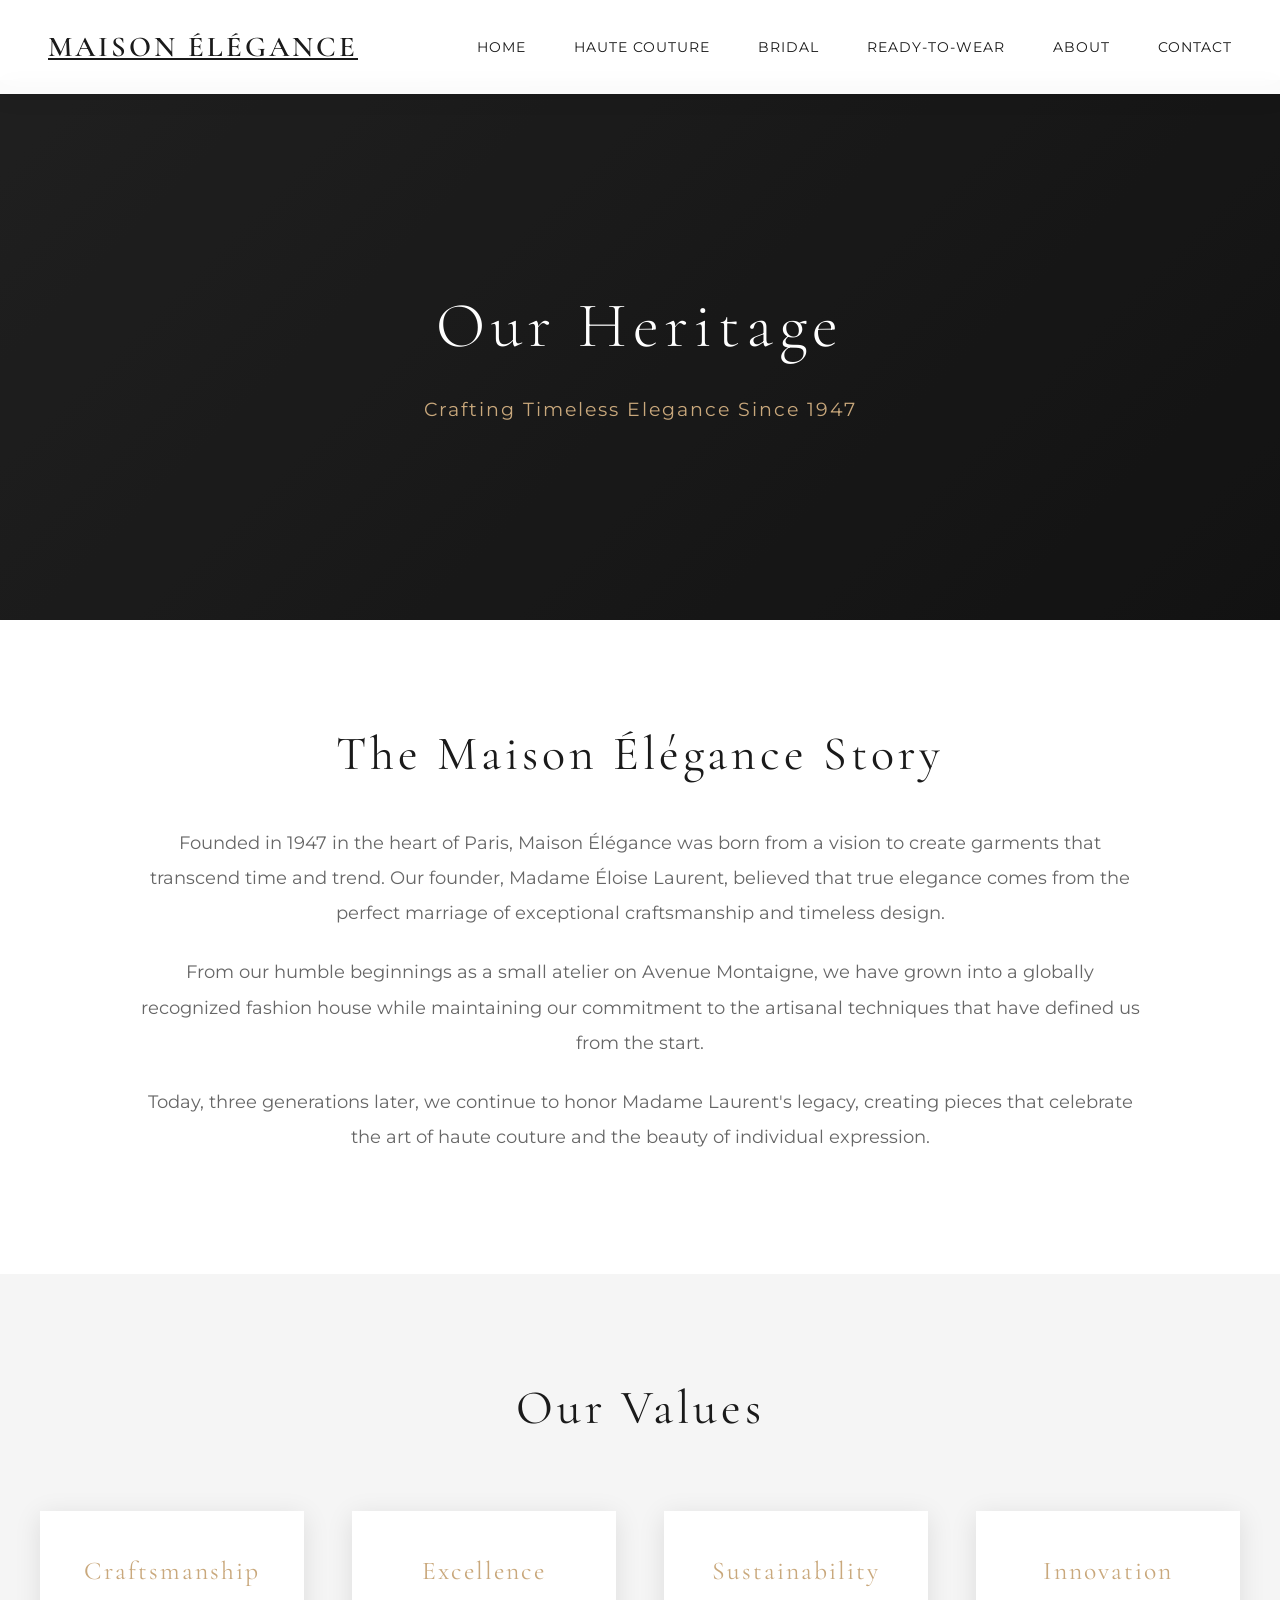
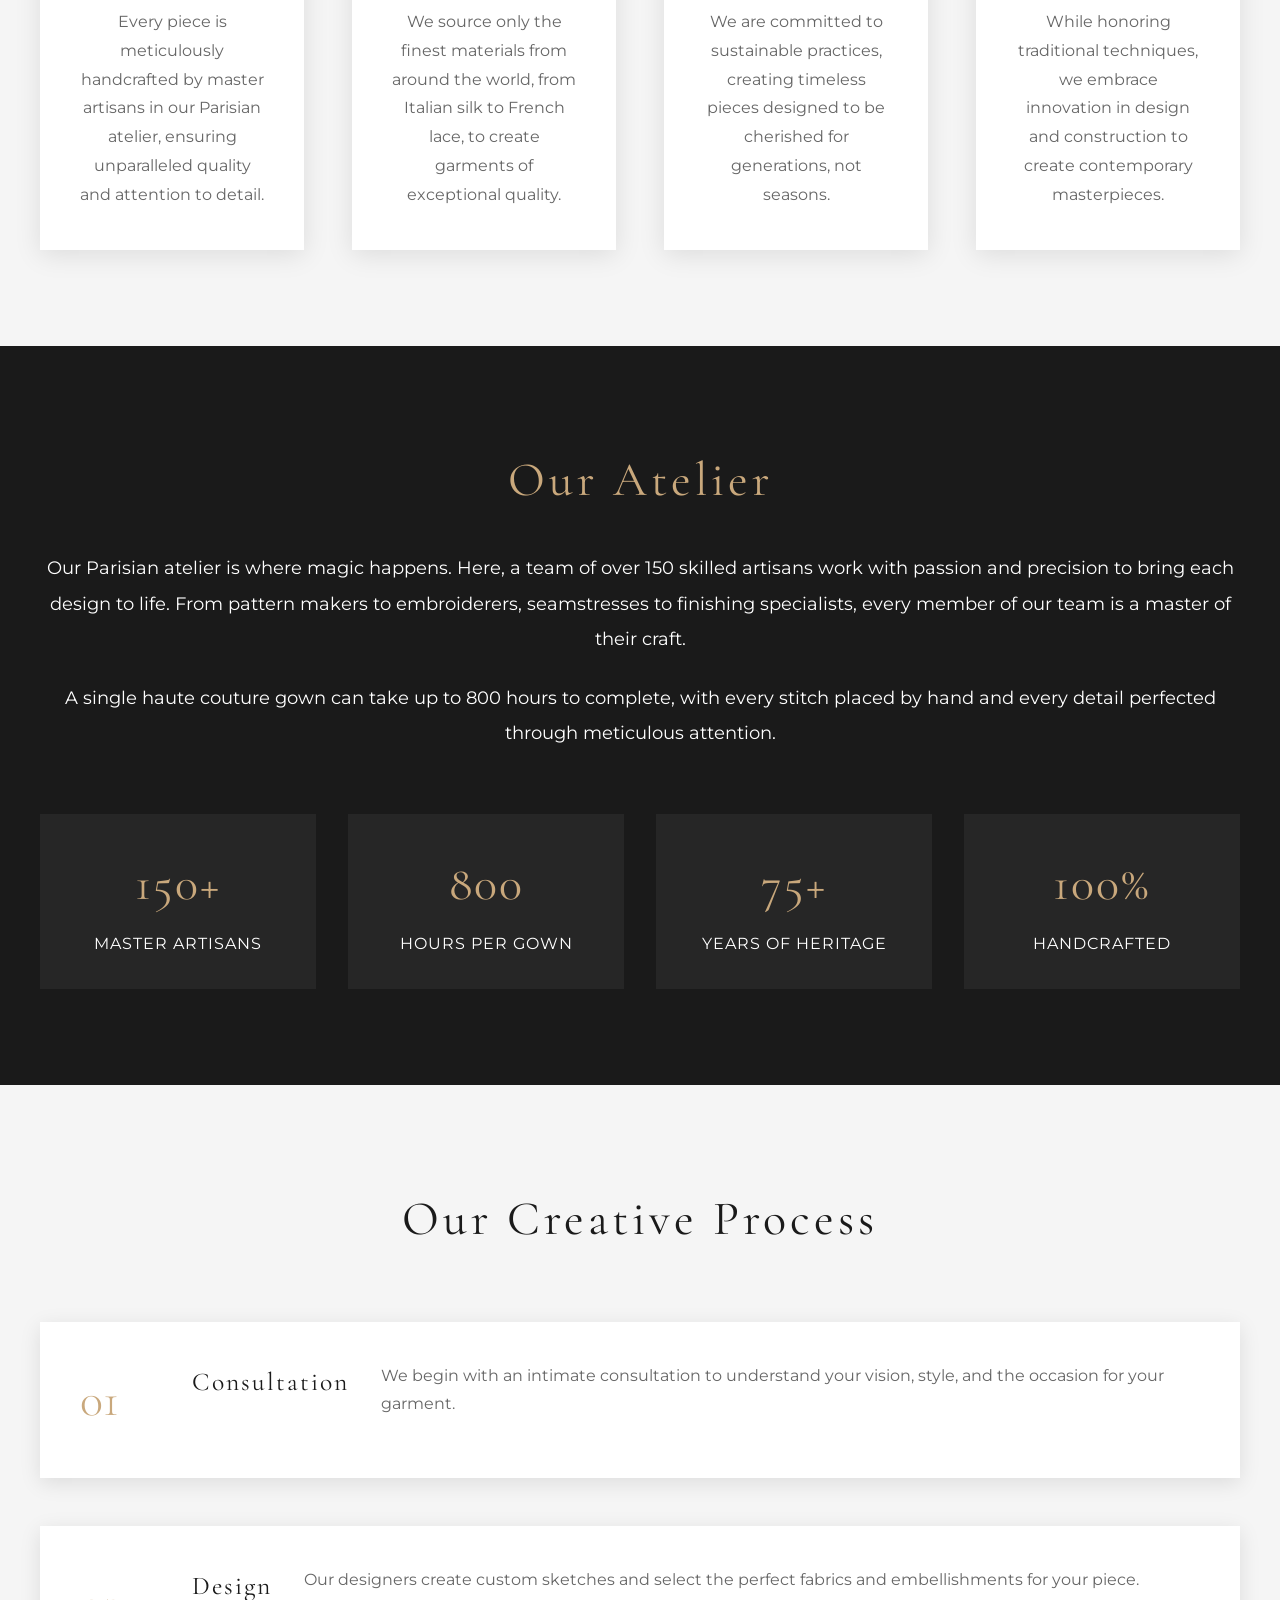
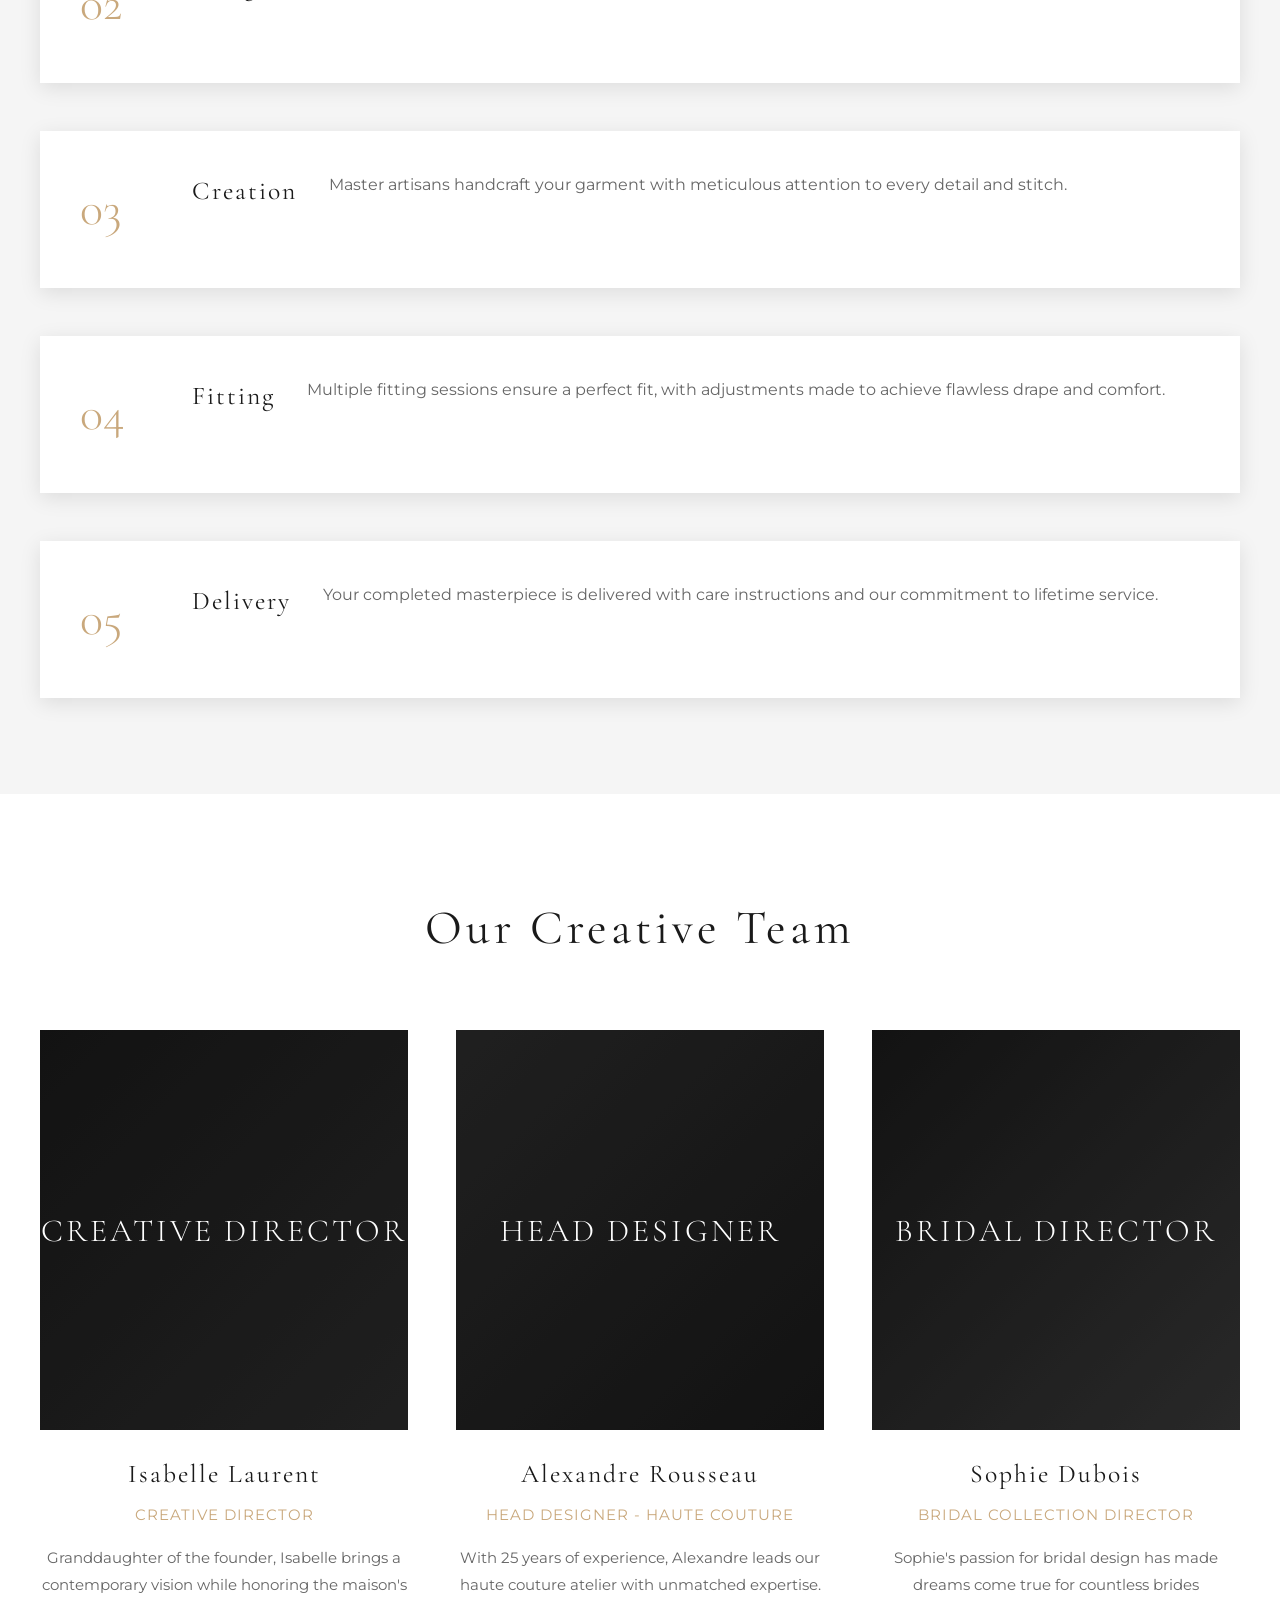
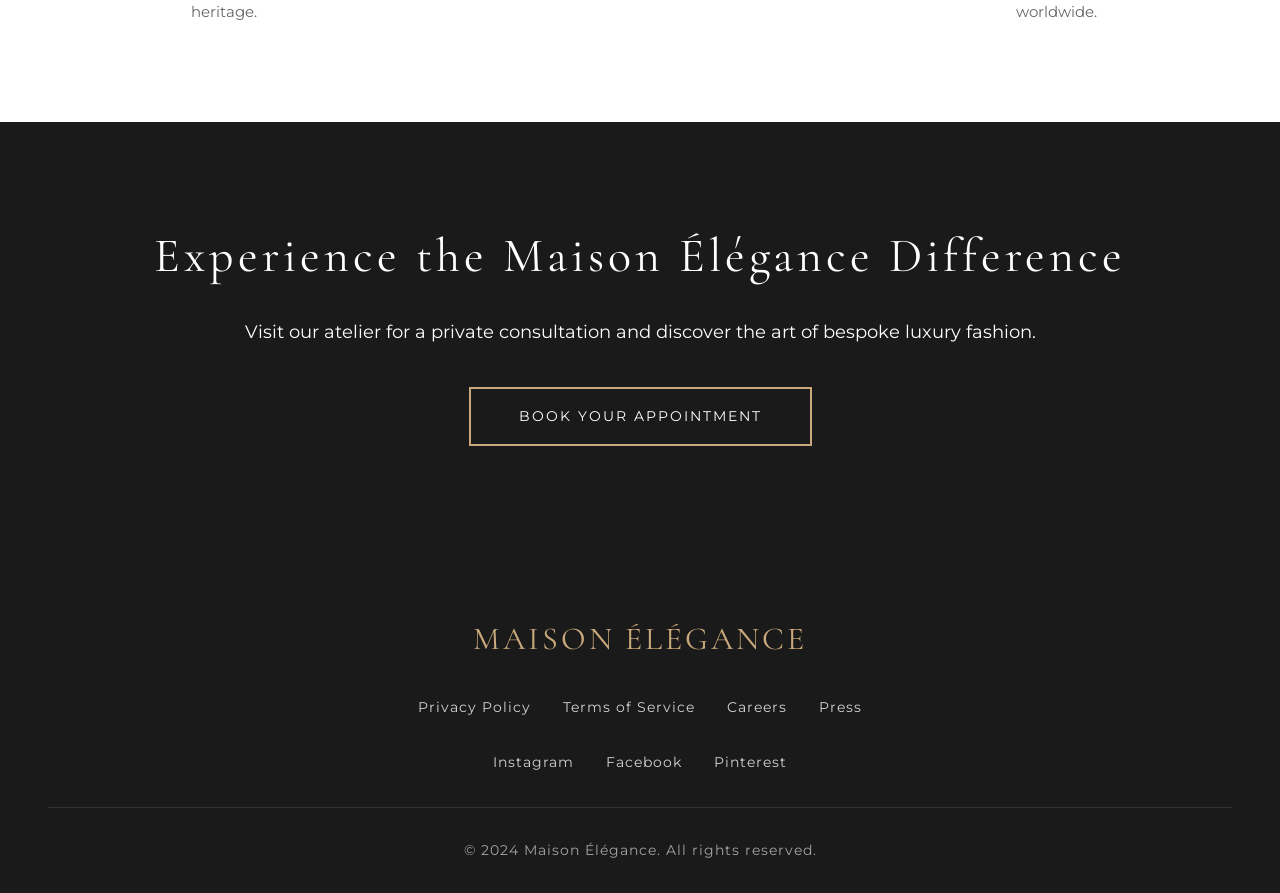
==== about.html @ c597acaa "Create full multi-page luxury fashion website with all functional pages and features Collection Page" ====
<!DOCTYPE html>
<html lang="en">
<head>
    <meta charset="UTF-8">
    <meta name="viewport" content="width=device-width, initial-scale=1.0">
    <title>About Us - MAISON ÉLÉGANCE</title>
    <link rel="stylesheet" href="styles.css">
    <link rel="preconnect" href="https://fonts.googleapis.com">
    <link rel="preconnect" href="https://fonts.gstatic.com" crossorigin>
    <link href="https://fonts.googleapis.com/css2?family=Cormorant+Garamond:wght@300;400;500;600;700&family=Montserrat:wght@200;300;400;500;600&display=swap" rel="stylesheet">
</head>
<body>
    <!-- Navigation -->
    <nav class="navbar">
        <div class="nav-container">
            <a href="index.html" class="logo">MAISON ÉLÉGANCE</a>
            <ul class="nav-menu" id="navMenu">
                <li><a href="index.html" class="nav-link">Home</a></li>
                <li><a href="haute-couture.html" class="nav-link">Haute Couture</a></li>
                <li><a href="bridal.html" class="nav-link">Bridal</a></li>
                <li><a href="ready-to-wear.html" class="nav-link">Ready-to-Wear</a></li>
                <li><a href="about.html" class="nav-link active">About</a></li>
                <li><a href="contact.html" class="nav-link">Contact</a></li>
            </ul>
            <div class="hamburger" id="hamburger">
                <span></span>
                <span></span>
                <span></span>
            </div>
        </div>
    </nav>

    <!-- Page Header -->
    <section class="page-header about-header">
        <div class="page-header-overlay"></div>
        <div class="page-header-content">
            <h1>Our Heritage</h1>
            <p>Crafting Timeless Elegance Since 1947</p>
        </div>
    </section>

    <!-- Story Section -->
    <section class="about-story">
        <div class="about-container">
            <div class="story-content">
                <h2>The Maison Élégance Story</h2>
                <p>Founded in 1947 in the heart of Paris, Maison Élégance was born from a vision to create garments that transcend time and trend. Our founder, Madame Éloise Laurent, believed that true elegance comes from the perfect marriage of exceptional craftsmanship and timeless design.</p>
                <p>From our humble beginnings as a small atelier on Avenue Montaigne, we have grown into a globally recognized fashion house while maintaining our commitment to the artisanal techniques that have defined us from the start.</p>
                <p>Today, three generations later, we continue to honor Madame Laurent's legacy, creating pieces that celebrate the art of haute couture and the beauty of individual expression.</p>
            </div>
        </div>
    </section>

    <!-- Values Section -->
    <section class="values-section">
        <div class="values-container">
            <h2>Our Values</h2>
            <div class="values-grid">
                <div class="value-card">
                    <h3>Craftsmanship</h3>
                    <p>Every piece is meticulously handcrafted by master artisans in our Parisian atelier, ensuring unparalleled quality and attention to detail.</p>
                </div>
                <div class="value-card">
                    <h3>Excellence</h3>
                    <p>We source only the finest materials from around the world, from Italian silk to French lace, to create garments of exceptional quality.</p>
                </div>
                <div class="value-card">
                    <h3>Sustainability</h3>
                    <p>We are committed to sustainable practices, creating timeless pieces designed to be cherished for generations, not seasons.</p>
                </div>
                <div class="value-card">
                    <h3>Innovation</h3>
                    <p>While honoring traditional techniques, we embrace innovation in design and construction to create contemporary masterpieces.</p>
                </div>
            </div>
        </div>
    </section>

    <!-- Atelier Section -->
    <section class="atelier-section">
        <div class="atelier-container">
            <div class="atelier-content">
                <h2>Our Atelier</h2>
                <p>Our Parisian atelier is where magic happens. Here, a team of over 150 skilled artisans work with passion and precision to bring each design to life. From pattern makers to embroiderers, seamstresses to finishing specialists, every member of our team is a master of their craft.</p>
                <p>A single haute couture gown can take up to 800 hours to complete, with every stitch placed by hand and every detail perfected through meticulous attention.</p>
            </div>
            <div class="atelier-stats-grid">
                <div class="stat-box">
                    <h3>150+</h3>
                    <p>Master Artisans</p>
                </div>
                <div class="stat-box">
                    <h3>800</h3>
                    <p>Hours per Gown</p>
                </div>
                <div class="stat-box">
                    <h3>75+</h3>
                    <p>Years of Heritage</p>
                </div>
                <div class="stat-box">
                    <h3>100%</h3>
                    <p>Handcrafted</p>
                </div>
            </div>
        </div>
    </section>

    <!-- Process Section -->
    <section class="process-section">
        <div class="process-container">
            <h2>Our Creative Process</h2>
            <div class="process-timeline">
                <div class="process-step">
                    <div class="step-number">01</div>
                    <h3>Consultation</h3>
                    <p>We begin with an intimate consultation to understand your vision, style, and the occasion for your garment.</p>
                </div>
                <div class="process-step">
                    <div class="step-number">02</div>
                    <h3>Design</h3>
                    <p>Our designers create custom sketches and select the perfect fabrics and embellishments for your piece.</p>
                </div>
                <div class="process-step">
                    <div class="step-number">03</div>
                    <h3>Creation</h3>
                    <p>Master artisans handcraft your garment with meticulous attention to every detail and stitch.</p>
                </div>
                <div class="process-step">
                    <div class="step-number">04</div>
                    <h3>Fitting</h3>
                    <p>Multiple fitting sessions ensure a perfect fit, with adjustments made to achieve flawless drape and comfort.</p>
                </div>
                <div class="process-step">
                    <div class="step-number">05</div>
                    <h3>Delivery</h3>
                    <p>Your completed masterpiece is delivered with care instructions and our commitment to lifetime service.</p>
                </div>
            </div>
        </div>
    </section>

    <!-- Team Section -->
    <section class="team-section">
        <div class="team-container">
            <h2>Our Creative Team</h2>
            <div class="team-grid">
                <div class="team-member">
                    <div class="member-image" style="background: linear-gradient(135deg, #1a1a1a 0%, #2d2d2d 100%);">
                        <div class="image-placeholder">
                            <span>CREATIVE DIRECTOR</span>
                        </div>
                    </div>
                    <h3>Isabelle Laurent</h3>
                    <p class="member-title">Creative Director</p>
                    <p class="member-bio">Granddaughter of the founder, Isabelle brings a contemporary vision while honoring the maison's heritage.</p>
                </div>
                <div class="team-member">
                    <div class="member-image" style="background: linear-gradient(135deg, #2d2d2d 0%, #1a1a1a 100%);">
                        <div class="image-placeholder">
                            <span>HEAD DESIGNER</span>
                        </div>
                    </div>
                    <h3>Alexandre Rousseau</h3>
                    <p class="member-title">Head Designer - Haute Couture</p>
                    <p class="member-bio">With 25 years of experience, Alexandre leads our haute couture atelier with unmatched expertise.</p>
                </div>
                <div class="team-member">
                    <div class="member-image" style="background: linear-gradient(135deg, #1a1a1a 0%, #3a3a3a 100%);">
                        <div class="image-placeholder">
                            <span>BRIDAL DIRECTOR</span>
                        </div>
                    </div>
                    <h3>Sophie Dubois</h3>
                    <p class="member-title">Bridal Collection Director</p>
                    <p class="member-bio">Sophie's passion for bridal design has made dreams come true for countless brides worldwide.</p>
                </div>
            </div>
        </div>
    </section>

    <!-- CTA Section -->
    <section class="about-cta">
        <div class="about-cta-content">
            <h2>Experience the Maison Élégance Difference</h2>
            <p>Visit our atelier for a private consultation and discover the art of bespoke luxury fashion.</p>
            <a href="contact.html" class="cta-button">Book Your Appointment</a>
        </div>
    </section>

    <!-- Footer -->
    <footer class="footer">
        <div class="footer-content">
            <div class="footer-logo">MAISON ÉLÉGANCE</div>
            <div class="footer-links">
                <a href="privacy.html">Privacy Policy</a>
                <a href="terms.html">Terms of Service</a>
                <a href="careers.html">Careers</a>
                <a href="press.html">Press</a>
            </div>
            <div class="footer-social">
                <a href="#" target="_blank">Instagram</a>
                <a href="#" target="_blank">Facebook</a>
                <a href="#" target="_blank">Pinterest</a>
            </div>
            <p class="footer-copyright">&copy; 2024 Maison Élégance. All rights reserved.</p>
        </div>
    </footer>

    <script src="script.js"></script>
</body>
</html>
---- styles.css ----
/* ==================== */
/* Global Styles */
/* ==================== */

* {
    margin: 0;
    padding: 0;
    box-sizing: border-box;
}

:root {
    --primary-color: #1a1a1a;
    --secondary-color: #c9a87c;
    --accent-color: #8b7355;
    --text-light: #ffffff;
    --text-dark: #1a1a1a;
    --background-light: #f5f5f5;
    --transition: all 0.3s ease;
}

body {
    font-family: 'Montserrat', sans-serif;
    line-height: 1.6;
    color: var(--text-dark);
    overflow-x: hidden;
    background-color: #ffffff;
}

html {
    scroll-behavior: smooth;
}

h1, h2, h3, h4 {
    font-family: 'Cormorant Garamond', serif;
    font-weight: 400;
    letter-spacing: 2px;
}

/* ==================== */
/* Navigation */
/* ==================== */

.navbar {
    position: fixed;
    top: 0;
    left: 0;
    width: 100%;
    background: rgba(255, 255, 255, 0.98);
    backdrop-filter: blur(10px);
    z-index: 1000;
    box-shadow: 0 2px 20px rgba(0, 0, 0, 0.1);
    transition: var(--transition);
}

.nav-container {
    max-width: 1400px;
    margin: 0 auto;
    padding: 1.5rem 3rem;
    display: flex;
    justify-content: space-between;
    align-items: center;
}

.logo {
    font-family: 'Cormorant Garamond', serif;
    font-size: 1.8rem;
    font-weight: 600;
    letter-spacing: 3px;
    color: var(--primary-color);
}

.nav-menu {
    display: flex;
    list-style: none;
    gap: 3rem;
}

.nav-link {
    text-decoration: none;
    color: var(--primary-color);
    font-size: 0.9rem;
    font-weight: 400;
    letter-spacing: 1px;
    text-transform: uppercase;
    transition: var(--transition);
    position: relative;
}

.nav-link::after {
    content: '';
    position: absolute;
    bottom: -5px;
    left: 0;
    width: 0;
    height: 1px;
    background: var(--secondary-color);
    transition: var(--transition);
}

.nav-link:hover::after {
    width: 100%;
}

.nav-link:hover {
    color: var(--secondary-color);
}

.hamburger {
    display: none;
    flex-direction: column;
    cursor: pointer;
    gap: 5px;
}

.hamburger span {
    width: 25px;
    height: 2px;
    background: var(--primary-color);
    transition: var(--transition);
}

/* ==================== */
/* Hero Section */
/* ==================== */

.hero {
    height: 100vh;
    background: linear-gradient(135deg, #1a1a1a 0%, #2d2d2d 50%, #1a1a1a 100%);
    display: flex;
    align-items: center;
    justify-content: center;
    position: relative;
    overflow: hidden;
}

.hero-overlay {
    position: absolute;
    top: 0;
    left: 0;
    width: 100%;
    height: 100%;
    background: url('data:image/svg+xml,<svg width="100" height="100" xmlns="http://www.w3.org/2000/svg"><defs><pattern id="grid" width="100" height="100" patternUnits="userSpaceOnUse"><path d="M 100 0 L 0 0 0 100" fill="none" stroke="rgba(201,168,124,0.1)" stroke-width="1"/></pattern></defs><rect width="100%" height="100%" fill="url(%23grid)"/></svg>');
    opacity: 0.3;
}

.hero-content {
    text-align: center;
    z-index: 2;
    color: var(--text-light);
    animation: fadeInUp 1.2s ease;
}

.hero-title {
    font-size: 5rem;
    font-weight: 300;
    letter-spacing: 8px;
    margin-bottom: 1rem;
    color: var(--text-light);
}

.hero-subtitle {
    font-size: 1.2rem;
    font-weight: 300;
    letter-spacing: 3px;
    margin-bottom: 3rem;
    color: var(--secondary-color);
}

.cta-button {
    display: inline-block;
    padding: 1rem 3rem;
    background: transparent;
    border: 2px solid var(--secondary-color);
    color: var(--text-light);
    text-decoration: none;
    letter-spacing: 2px;
    font-size: 0.9rem;
    text-transform: uppercase;
    transition: var(--transition);
    position: relative;
    overflow: hidden;
}

.cta-button::before {
    content: '';
    position: absolute;
    top: 0;
    left: -100%;
    width: 100%;
    height: 100%;
    background: var(--secondary-color);
    transition: var(--transition);
    z-index: -1;
}

.cta-button:hover::before {
    left: 0;
}

.cta-button:hover {
    color: var(--primary-color);
    border-color: var(--secondary-color);
}

/* ==================== */
/* Collection Sections */
/* ==================== */

.collection-section {
    padding: 8rem 3rem;
    background: #ffffff;
}

.bridal-section {
    background: var(--background-light);
}

.section-header {
    text-align: center;
    margin-bottom: 5rem;
}

.section-title {
    font-size: 3.5rem;
    font-weight: 300;
    letter-spacing: 5px;
    margin-bottom: 1rem;
    color: var(--primary-color);
}

.section-subtitle {
    font-size: 1.1rem;
    color: var(--accent-color);
    font-weight: 300;
    letter-spacing: 2px;
    font-style: italic;
}

.collection-grid {
    max-width: 1400px;
    margin: 0 auto;
    display: grid;
    grid-template-columns: repeat(auto-fit, minmax(350px, 1fr));
    gap: 3rem;
}

.collection-item {
    background: #ffffff;
    overflow: hidden;
    transition: var(--transition);
    box-shadow: 0 5px 30px rgba(0, 0, 0, 0.1);
}

.collection-item:hover {
    transform: translateY(-10px);
    box-shadow: 0 15px 50px rgba(0, 0, 0, 0.2);
}

.collection-image {
    height: 500px;
    display: flex;
    align-items: center;
    justify-content: center;
    position: relative;
    overflow: hidden;
}

.image-placeholder {
    width: 100%;
    height: 100%;
    display: flex;
    align-items: center;
    justify-content: center;
    background: rgba(0, 0, 0, 0.3);
    transition: var(--transition);
}

.collection-item:hover .image-placeholder {
    background: rgba(0, 0, 0, 0.5);
}

.image-placeholder span {
    font-family: 'Cormorant Garamond', serif;
    font-size: 2rem;
    letter-spacing: 3px;
    color: var(--text-light);
    font-weight: 300;
}

.bridal-placeholder {
    background: rgba(201, 168, 124, 0.2);
}

.bridal-placeholder span {
    color: var(--primary-color);
}

.collection-info {
    padding: 2.5rem;
    text-align: center;
}

.collection-info h3 {
    font-size: 1.8rem;
    margin-bottom: 1rem;
    letter-spacing: 2px;
    color: var(--primary-color);
}

.collection-info p {
    font-size: 0.95rem;
    color: #666;
    margin-bottom: 1.5rem;
    line-height: 1.8;
    letter-spacing: 0.5px;
}

.learn-more {
    display: inline-block;
    color: var(--secondary-color);
    text-decoration: none;
    font-size: 0.9rem;
    letter-spacing: 1px;
    text-transform: uppercase;
    border-bottom: 1px solid var(--secondary-color);
    padding-bottom: 5px;
    transition: var(--transition);
}

.learn-more:hover {
    color: var(--accent-color);
    border-color: var(--accent-color);
}

/* ==================== */
/* About Section */
/* ==================== */

.about-section {
    padding: 8rem 3rem;
    background: var(--primary-color);
    color: var(--text-light);
}

.about-container {
    max-width: 1200px;
    margin: 0 auto;
}

.about-content {
    text-align: center;
    margin-bottom: 5rem;
}

.about-content h2 {
    font-size: 3rem;
    margin-bottom: 2rem;
    letter-spacing: 4px;
    color: var(--secondary-color);
}

.about-content p {
    font-size: 1.1rem;
    line-height: 2;
    margin-bottom: 1.5rem;
    color: rgba(255, 255, 255, 0.9);
    letter-spacing: 0.5px;
}

.about-stats {
    display: grid;
    grid-template-columns: repeat(auto-fit, minmax(250px, 1fr));
    gap: 3rem;
    text-align: center;
}

.stat-item h3 {
    font-size: 3.5rem;
    color: var(--secondary-color);
    margin-bottom: 0.5rem;
    letter-spacing: 3px;
}

.stat-item p {
    font-size: 1rem;
    letter-spacing: 2px;
    text-transform: uppercase;
    color: rgba(255, 255, 255, 0.8);
}

/* ==================== */
/* Contact Section */
/* ==================== */

.contact-section {
    padding: 8rem 3rem;
    background: var(--background-light);
}

.contact-container {
    max-width: 1200px;
    margin: 0 auto;
    text-align: center;
}

.contact-container h2 {
    font-size: 3rem;
    margin-bottom: 1rem;
    letter-spacing: 4px;
}

.contact-subtitle {
    font-size: 1.1rem;
    color: var(--accent-color);
    margin-bottom: 4rem;
    font-style: italic;
}

.contact-grid {
    display: grid;
    grid-template-columns: repeat(auto-fit, minmax(300px, 1fr));
    gap: 3rem;
    margin-bottom: 5rem;
}

.contact-info {
    padding: 2rem;
    background: #ffffff;
    box-shadow: 0 5px 20px rgba(0, 0, 0, 0.1);
}

.contact-info h3 {
    font-size: 1.5rem;
    margin-bottom: 1rem;
    color: var(--secondary-color);
    letter-spacing: 2px;
}

.contact-info p {
    color: #666;
    line-height: 1.8;
    margin-bottom: 0.5rem;
}

.contact-form {
    max-width: 600px;
    margin: 0 auto;
    padding: 3rem;
    background: #ffffff;
    box-shadow: 0 5px 30px rgba(0, 0, 0, 0.1);
}

.contact-form h3 {
    font-size: 2rem;
    margin-bottom: 2rem;
    letter-spacing: 2px;
}

.contact-form input,
.contact-form select,
.contact-form textarea {
    width: 100%;
    padding: 1rem;
    margin-bottom: 1.5rem;
    border: 1px solid #ddd;
    font-family: 'Montserrat', sans-serif;
    font-size: 0.95rem;
    transition: var(--transition);
}

.contact-form input:focus,
.contact-form select:focus,
.contact-form textarea:focus {
    outline: none;
    border-color: var(--secondary-color);
}

.contact-form button {
    width: 100%;
    cursor: pointer;
}

/* ==================== */
/* Footer */
/* ==================== */

.footer {
    background: var(--primary-color);
    color: var(--text-light);
    padding: 4rem 3rem 2rem;
}

.footer-content {
    max-width: 1200px;
    margin: 0 auto;
    text-align: center;
}

.footer-logo {
    font-family: 'Cormorant Garamond', serif;
    font-size: 2rem;
    letter-spacing: 3px;
    margin-bottom: 2rem;
    color: var(--secondary-color);
}

.footer-links,
.footer-social {
    display: flex;
    justify-content: center;
    gap: 2rem;
    margin-bottom: 2rem;
    flex-wrap: wrap;
}

.footer-links a,
.footer-social a {
    color: rgba(255, 255, 255, 0.8);
    text-decoration: none;
    font-size: 0.9rem;
    letter-spacing: 1px;
    transition: var(--transition);
}

.footer-links a:hover,
.footer-social a:hover {
    color: var(--secondary-color);
}

.footer-copyright {
    margin-top: 2rem;
    padding-top: 2rem;
    border-top: 1px solid rgba(255, 255, 255, 0.1);
    color: rgba(255, 255, 255, 0.6);
    font-size: 0.85rem;
    letter-spacing: 1px;
}

/* ==================== */
/* Animations */
/* ==================== */

@keyframes fadeInUp {
    from {
        opacity: 0;
        transform: translateY(30px);
    }
    to {
        opacity: 1;
        transform: translateY(0);
    }
}

/* ==================== */
/* Responsive Design */
/* ==================== */

@media (max-width: 1024px) {
    .hero-title {
        font-size: 4rem;
    }

    .section-title {
        font-size: 3rem;
    }

    .collection-grid {
        grid-template-columns: repeat(auto-fit, minmax(300px, 1fr));
        gap: 2rem;
    }
}

@media (max-width: 768px) {
    .nav-menu {
        position: fixed;
        left: -100%;
        top: 80px;
        flex-direction: column;
        background: rgba(255, 255, 255, 0.98);
        width: 100%;
        text-align: center;
        transition: 0.3s;
        box-shadow: 0 10px 27px rgba(0, 0, 0, 0.1);
        padding: 2rem 0;
        gap: 0;
    }

    .nav-menu.active {
        left: 0;
    }

    .nav-menu li {
        padding: 1rem 0;
    }

    .hamburger {
        display: flex;
    }

    .hamburger.active span:nth-child(1) {
        transform: rotate(45deg) translate(8px, 8px);
    }

    .hamburger.active span:nth-child(2) {
        opacity: 0;
    }

    .hamburger.active span:nth-child(3) {
        transform: rotate(-45deg) translate(7px, -7px);
    }

    .hero-title {
        font-size: 2.5rem;
        letter-spacing: 5px;
    }

    .hero-subtitle {
        font-size: 1rem;
    }

    .section-title {
        font-size: 2.5rem;
    }

    .collection-section,
    .about-section,
    .contact-section {
        padding: 5rem 1.5rem;
    }

    .nav-container {
        padding: 1.5rem 1.5rem;
    }

    .logo {
        font-size: 1.4rem;
    }

    .collection-grid {
        grid-template-columns: 1fr;
    }

    .contact-form {
        padding: 2rem 1.5rem;
    }
}

@media (max-width: 480px) {
    .hero-title {
        font-size: 2rem;
        letter-spacing: 3px;
    }

    .section-title {
        font-size: 2rem;
        letter-spacing: 3px;
    }

    .stat-item h3 {
        font-size: 2.5rem;
    }

    .collection-image {
        height: 400px;
    }
}

/* ==================== */
/* Page Headers */
/* ==================== */

.page-header {
    height: 60vh;
    background: linear-gradient(135deg, #1a1a1a 0%, #2d2d2d 100%);
    display: flex;
    align-items: center;
    justify-content: center;
    position: relative;
    margin-top: 80px;
}

.bridal-header {
    background: linear-gradient(135deg, #f5f5f5 0%, #e0e0e0 100%);
}

.rtw-header {
    background: linear-gradient(135deg, #8b7355 0%, #6b5644 100%);
}

.about-header {
    background: linear-gradient(135deg, #2d2d2d 0%, #1a1a1a 100%);
}

.contact-header {
    background: linear-gradient(135deg, #c9a87c 0%, #b89968 100%);
}

.careers-header {
    background: linear-gradient(135deg, #2c3e50 0%, #34495e 100%);
}

.press-header {
    background: linear-gradient(135deg, #1a1a1a 0%, #3a3a3a 100%);
}

.page-header-overlay {
    position: absolute;
    top: 0;
    left: 0;
    width: 100%;
    height: 100%;
    background: rgba(0, 0, 0, 0.3);
}

.page-header-content {
    text-align: center;
    z-index: 2;
    color: var(--text-light);
}

.bridal-header .page-header-content,
.rtw-header .page-header-content,
.contact-header .page-header-content {
    color: var(--primary-color);
}

.page-header-content h1 {
    font-size: 4rem;
    font-weight: 300;
    letter-spacing: 6px;
    margin-bottom: 1rem;
}

.page-header-content p {
    font-size: 1.2rem;
    letter-spacing: 2px;
    color: var(--secondary-color);
}

/* ==================== */
/* Collection Intro */
/* ==================== */

.collection-intro,
.intro-container {
    max-width: 900px;
    margin: 0 auto;
    padding: 5rem 2rem;
    text-align: center;
}

.intro-container h2 {
    font-size: 2.5rem;
    margin-bottom: 2rem;
    letter-spacing: 3px;
}

.intro-container p {
    font-size: 1.1rem;
    line-height: 1.8;
    color: #666;
    margin-bottom: 1.5rem;
}

/* ==================== */
/* Products Section */
/* ==================== */

.products-section {
    padding: 4rem 2rem 6rem;
    background: #ffffff;
}

.products-container {
    max-width: 1400px;
    margin: 0 auto;
    display: grid;
    grid-template-columns: repeat(auto-fill, minmax(320px, 1fr));
    gap: 3rem;
}

.product-card {
    background: #ffffff;
    box-shadow: 0 5px 25px rgba(0, 0, 0, 0.1);
    transition: var(--transition);
    overflow: hidden;
}

.product-card:hover {
    transform: translateY(-10px);
    box-shadow: 0 15px 40px rgba(0, 0, 0, 0.15);
}

.product-image {
    height: 450px;
    position: relative;
    overflow: hidden;
}

.product-badge {
    position: absolute;
    top: 20px;
    right: 20px;
    background: var(--secondary-color);
    color: var(--primary-color);
    padding: 0.5rem 1rem;
    font-size: 0.75rem;
    letter-spacing: 1px;
    font-weight: 500;
}

.bridal-badge {
    background: var(--primary-color);
    color: var(--text-light);
}

.product-details {
    padding: 2rem;
}

.product-details h3 {
    font-size: 1.6rem;
    margin-bottom: 0.5rem;
    letter-spacing: 1px;
}

.product-category {
    color: var(--secondary-color);
    font-size: 0.9rem;
    margin-bottom: 1rem;
    letter-spacing: 1px;
    text-transform: uppercase;
}

.product-description {
    color: #666;
    line-height: 1.6;
    margin-bottom: 1rem;
    font-size: 0.95rem;
}

.product-price {
    font-size: 1.2rem;
    font-weight: 500;
    color: var(--primary-color);
    margin-bottom: 1.5rem;
}

.product-button {
    display: inline-block;
    padding: 0.8rem 2rem;
    border: 2px solid var(--secondary-color);
    color: var(--secondary-color);
    text-decoration: none;
    letter-spacing: 1px;
    font-size: 0.85rem;
    text-transform: uppercase;
    transition: var(--transition);
}

.product-button:hover {
    background: var(--secondary-color);
    color: var(--primary-color);
}

/* ==================== */
/* Bespoke Section */
/* ==================== */

.bespoke-section {
    background: var(--primary-color);
    color: var(--text-light);
    padding: 6rem 2rem;
    text-align: center;
}

.bridal-services {
    background: var(--background-light);
    color: var(--primary-color);
}

.bespoke-container {
    max-width: 1200px;
    margin: 0 auto;
}

.bespoke-container h2 {
    font-size: 3rem;
    margin-bottom: 1.5rem;
    letter-spacing: 4px;
}

.bespoke-container p {
    font-size: 1.1rem;
    margin-bottom: 2.5rem;
    line-height: 1.8;
}

.services-grid {
    display: grid;
    grid-template-columns: repeat(auto-fit, minmax(250px, 1fr));
    gap: 2rem;
    margin: 3rem 0;
}

.service-item {
    padding: 2rem;
    background: rgba(255, 255, 255, 0.05);
}

.bridal-services .service-item {
    background: #ffffff;
    box-shadow: 0 5px 20px rgba(0, 0, 0, 0.1);
}

.service-item h3 {
    font-size: 1.4rem;
    margin-bottom: 1rem;
    letter-spacing: 2px;
    color: var(--secondary-color);
}

.bridal-services .service-item h3 {
    color: var(--primary-color);
}

.service-item p {
    font-size: 0.95rem;
    line-height: 1.6;
}

/* ==================== */
/* Filter Section */
/* ==================== */

.filter-section {
    background: var(--background-light);
    padding: 2rem;
    text-align: center;
}

.filter-container {
    max-width: 1200px;
    margin: 0 auto;
    display: flex;
    justify-content: center;
    gap: 1rem;
    flex-wrap: wrap;
}

.filter-btn {
    padding: 0.8rem 2rem;
    background: #ffffff;
    border: 2px solid var(--primary-color);
    color: var(--primary-color);
    cursor: pointer;
    font-family: 'Montserrat', sans-serif;
    font-size: 0.9rem;
    letter-spacing: 1px;
    text-transform: uppercase;
    transition: var(--transition);
}

.filter-btn:hover,
.filter-btn.active {
    background: var(--primary-color);
    color: var(--text-light);
}

/* ==================== */
/* Product Detail Page */
/* ==================== */

.product-detail-section {
    padding: 6rem 2rem;
    margin-top: 80px;
}

.product-detail-container {
    max-width: 1400px;
    margin: 0 auto;
    display: grid;
    grid-template-columns: 1.2fr 1fr;
    gap: 4rem;
}

.product-detail-gallery {
    position: sticky;
    top: 100px;
    height: fit-content;
}

.main-image {
    height: 600px;
    margin-bottom: 1.5rem;
    background: var(--background-light);
}

.thumbnail-grid {
    display: grid;
    grid-template-columns: repeat(4, 1fr);
    gap: 1rem;
}

.thumbnail {
    height: 120px;
    cursor: pointer;
    transition: var(--transition);
    opacity: 0.6;
}

.thumbnail.active,
.thumbnail:hover {
    opacity: 1;
    transform: scale(1.05);
}

.product-detail-info {
    padding: 2rem 0;
}

.breadcrumb {
    font-size: 0.9rem;
    margin-bottom: 2rem;
    color: #666;
}

.breadcrumb a {
    color: var(--secondary-color);
    text-decoration: none;
}

.breadcrumb a:hover {
    text-decoration: underline;
}

.product-detail-info h1 {
    font-size: 3rem;
    margin-bottom: 1rem;
    letter-spacing: 3px;
}

.product-detail-category {
    color: var(--secondary-color);
    font-size: 1rem;
    margin-bottom: 2rem;
    letter-spacing: 1px;
    text-transform: uppercase;
}

.product-price-section {
    border-top: 1px solid #ddd;
    border-bottom: 1px solid #ddd;
    padding: 2rem 0;
    margin-bottom: 3rem;
}

.product-detail-price {
    font-size: 1.8rem;
    font-weight: 500;
    color: var(--primary-color);
}

.product-description-section h3,
.product-details-list h3,
.product-materials h3 {
    font-size: 1.4rem;
    margin-bottom: 1rem;
    letter-spacing: 2px;
}

.product-description-section p,
.product-materials p {
    line-height: 1.8;
    color: #666;
    margin-bottom: 2rem;
}

.product-details-list ul {
    list-style: none;
    margin-bottom: 2rem;
}

.product-details-list li {
    padding: 0.5rem 0;
    padding-left: 1.5rem;
    position: relative;
    color: #666;
}

.product-details-list li:before {
    content: '•';
    position: absolute;
    left: 0;
    color: var(--secondary-color);
    font-weight: bold;
}

.care-instructions {
    font-size: 0.9rem;
    font-style: italic;
    color: #888;
}

.product-actions {
    display: flex;
    gap: 1rem;
    margin: 3rem 0;
}

.cta-secondary {
    background: transparent;
    color: var(--primary-color);
}

.cta-secondary:hover {
    background: var(--primary-color);
    color: var(--text-light);
}

.product-features {
    display: grid;
    grid-template-columns: repeat(3, 1fr);
    gap: 2rem;
    margin-top: 3rem;
    padding-top: 3rem;
    border-top: 1px solid #ddd;
}

.feature-item {
    text-align: center;
}

.feature-item h4 {
    font-size: 1.1rem;
    margin-bottom: 0.5rem;
    letter-spacing: 1px;
}

.feature-item p {
    font-size: 0.9rem;
    color: #666;
}

.related-products {
    padding: 6rem 2rem;
    background: var(--background-light);
}

/* ==================== */
/* About Page Specific */
/* ==================== */

.about-story,
.careers-intro {
    padding: 6rem 2rem;
    background: #ffffff;
}

.about-container,
.careers-intro-container {
    max-width: 1000px;
    margin: 0 auto;
}

.story-content,
.careers-intro-container {
    text-align: center;
}

.story-content h2,
.careers-intro-container h2 {
    font-size: 3rem;
    margin-bottom: 2rem;
    letter-spacing: 4px;
}

.story-content p,
.careers-intro-container p {
    font-size: 1.1rem;
    line-height: 2;
    margin-bottom: 1.5rem;
    color: #666;
}

.values-section {
    padding: 6rem 2rem;
    background: var(--background-light);
}

.values-container {
    max-width: 1200px;
    margin: 0 auto;
    text-align: center;
}

.values-container h2 {
    font-size: 3rem;
    margin-bottom: 4rem;
    letter-spacing: 4px;
}

.values-grid {
    display: grid;
    grid-template-columns: repeat(auto-fit, minmax(250px, 1fr));
    gap: 3rem;
}

.value-card {
    padding: 2.5rem;
    background: #ffffff;
    box-shadow: 0 5px 25px rgba(0, 0, 0, 0.1);
    transition: var(--transition);
}

.value-card:hover {
    transform: translateY(-10px);
    box-shadow: 0 15px 40px rgba(0, 0, 0, 0.15);
}

.value-card h3 {
    font-size: 1.6rem;
    margin-bottom: 1rem;
    color: var(--secondary-color);
    letter-spacing: 2px;
}

.value-card p {
    color: #666;
    line-height: 1.8;
}

.atelier-section {
    padding: 6rem 2rem;
    background: var(--primary-color);
    color: var(--text-light);
}

.atelier-container {
    max-width: 1200px;
    margin: 0 auto;
}

.atelier-content {
    text-align: center;
    margin-bottom: 4rem;
}

.atelier-content h2 {
    font-size: 3rem;
    margin-bottom: 2rem;
    letter-spacing: 4px;
    color: var(--secondary-color);
}

.atelier-content p {
    font-size: 1.1rem;
    line-height: 2;
    margin-bottom: 1.5rem;
}

.atelier-stats-grid {
    display: grid;
    grid-template-columns: repeat(auto-fit, minmax(200px, 1fr));
    gap: 2rem;
}

.stat-box {
    text-align: center;
    padding: 2rem;
    background: rgba(255, 255, 255, 0.05);
}

.stat-box h3 {
    font-size: 3rem;
    color: var(--secondary-color);
    margin-bottom: 0.5rem;
}

.stat-box p {
    font-size: 1rem;
    letter-spacing: 1px;
    text-transform: uppercase;
}

.process-section {
    padding: 6rem 2rem;
    background: var(--background-light);
}

.process-container {
    max-width: 1200px;
    margin: 0 auto;
}

.process-container h2 {
    font-size: 3rem;
    text-align: center;
    margin-bottom: 4rem;
    letter-spacing: 4px;
}

.process-timeline {
    display: flex;
    flex-direction: column;
    gap: 3rem;
}

.process-step {
    display: flex;
    align-items: flex-start;
    gap: 2rem;
    background: #ffffff;
    padding: 2.5rem;
    box-shadow: 0 5px 20px rgba(0, 0, 0, 0.1);
}

.step-number {
    font-size: 3rem;
    font-family: 'Cormorant Garamond', serif;
    color: var(--secondary-color);
    font-weight: 300;
    min-width: 80px;
}

.process-step h3 {
    font-size: 1.6rem;
    margin-bottom: 0.5rem;
    letter-spacing: 2px;
}

.process-step p {
    color: #666;
    line-height: 1.8;
}

.team-section {
    padding: 6rem 2rem;
    background: #ffffff;
}

.team-container {
    max-width: 1200px;
    margin: 0 auto;
}

.team-container h2 {
    font-size: 3rem;
    text-align: center;
    margin-bottom: 4rem;
    letter-spacing: 4px;
}

.team-grid {
    display: grid;
    grid-template-columns: repeat(auto-fit, minmax(300px, 1fr));
    gap: 3rem;
}

.team-member {
    text-align: center;
}

.member-image {
    height: 400px;
    margin-bottom: 1.5rem;
}

.team-member h3 {
    font-size: 1.6rem;
    margin-bottom: 0.5rem;
    letter-spacing: 2px;
}

.member-title {
    color: var(--secondary-color);
    font-size: 0.95rem;
    margin-bottom: 1rem;
    letter-spacing: 1px;
    text-transform: uppercase;
}

.member-bio {
    color: #666;
    line-height: 1.8;
    font-size: 0.95rem;
}

.about-cta {
    padding: 6rem 2rem;
    background: var(--primary-color);
    color: var(--text-light);
    text-align: center;
}

.about-cta-content h2 {
    font-size: 3rem;
    margin-bottom: 1.5rem;
    letter-spacing: 4px;
}

.about-cta-content p {
    font-size: 1.1rem;
    margin-bottom: 2.5rem;
}

/* ==================== */
/* Contact Page Specific */
/* ==================== */

.locations-section,
.services-info-section {
    padding: 5rem 2rem;
    background: #ffffff;
}

.locations-container,
.services-info-container {
    max-width: 1200px;
    margin: 0 auto;
}

.locations-container h2,
.services-info-container h2 {
    font-size: 3rem;
    text-align: center;
    margin-bottom: 3rem;
    letter-spacing: 4px;
}

.locations-grid,
.services-info-grid {
    display: grid;
    grid-template-columns: repeat(auto-fit, minmax(280px, 1fr));
    gap: 3rem;
}

.location-card,
.service-info-card {
    background: var(--background-light);
    padding: 2.5rem;
    box-shadow: 0 5px 20px rgba(0, 0, 0, 0.1);
    transition: var(--transition);
}

.location-card:hover,
.service-info-card:hover {
    transform: translateY(-10px);
    box-shadow: 0 15px 40px rgba(0, 0, 0, 0.15);
}

.location-card h3,
.service-info-card h3 {
    font-size: 1.8rem;
    margin-bottom: 1.5rem;
    color: var(--secondary-color);
    letter-spacing: 2px;
}

.location-details p {
    margin-bottom: 1rem;
    color: #666;
    line-height: 1.6;
}

.location-address {
    font-weight: 500;
    color: var(--primary-color);
}

.location-phone,
.location-email {
    font-size: 0.95rem;
}

.location-hours {
    margin-top: 1.5rem;
    padding-top: 1.5rem;
    border-top: 1px solid #ddd;
    font-size: 0.9rem;
}

.location-button {
    display: inline-block;
    margin-top: 1.5rem;
    padding: 0.8rem 2rem;
    background: var(--secondary-color);
    color: var(--primary-color);
    text-decoration: none;
    letter-spacing: 1px;
    font-size: 0.9rem;
    text-transform: uppercase;
    transition: var(--transition);
}

.location-button:hover {
    background: var(--accent-color);
}

.contact-form-section {
    padding: 6rem 2rem;
    background: var(--background-light);
}

.contact-form-container {
    max-width: 800px;
    margin: 0 auto;
}

.contact-form-container h2 {
    font-size: 3rem;
    text-align: center;
    margin-bottom: 1rem;
    letter-spacing: 4px;
}

.form-intro {
    text-align: center;
    font-size: 1.1rem;
    color: #666;
    margin-bottom: 3rem;
    line-height: 1.8;
}

.main-contact-form {
    background: #ffffff;
    padding: 3rem;
    box-shadow: 0 5px 30px rgba(0, 0, 0, 0.1);
}

.form-row {
    display: grid;
    grid-template-columns: 1fr 1fr;
    gap: 2rem;
}

.form-group {
    margin-bottom: 2rem;
}

.form-group label {
    display: block;
    margin-bottom: 0.5rem;
    font-weight: 500;
    letter-spacing: 1px;
    font-size: 0.95rem;
}

.form-group input,
.form-group select,
.form-group textarea {
    width: 100%;
    padding: 1rem;
    border: 1px solid #ddd;
    font-family: 'Montserrat', sans-serif;
    font-size: 0.95rem;
    transition: var(--transition);
}

.form-group input:focus,
.form-group select:focus,
.form-group textarea:focus {
    outline: none;
    border-color: var(--secondary-color);
}

.checkbox-group {
    display: flex;
    align-items: center;
    gap: 0.5rem;
}

.checkbox-group input {
    width: auto;
}

.checkbox-label {
    font-weight: 400;
    font-size: 0.9rem;
    color: #666;
}

.form-submit-btn {
    width: 100%;
}

.form-success-message {
    background: var(--secondary-color);
    color: var(--primary-color);
    padding: 2rem;
    margin-bottom: 2rem;
    text-align: center;
    border-radius: 5px;
}

.form-success-message h3 {
    font-size: 1.8rem;
    margin-bottom: 1rem;
    letter-spacing: 2px;
}

.faq-section {
    padding: 5rem 2rem;
    background: #ffffff;
}

.faq-container {
    max-width: 900px;
    margin: 0 auto;
}

.faq-container h2 {
    font-size: 3rem;
    text-align: center;
    margin-bottom: 3rem;
    letter-spacing: 4px;
}

.faq-item {
    border-bottom: 1px solid #ddd;
    padding: 1.5rem 0;
}

.faq-question {
    font-size: 1.2rem;
    cursor: pointer;
    display: flex;
    justify-content: space-between;
    align-items: center;
    letter-spacing: 1px;
    transition: var(--transition);
}

.faq-question:hover {
    color: var(--secondary-color);
}

.faq-answer {
    max-height: 0;
    overflow: hidden;
    transition: max-height 0.3s ease;
    color: #666;
    line-height: 1.8;
    padding-top: 0;
}

.faq-item.active .faq-answer {
    max-height: 500px;
    padding-top: 1rem;
}

/* ==================== */
/* Legal Pages */
/* ==================== */

.legal-page {
    padding: 8rem 2rem;
    margin-top: 80px;
}

.legal-container {
    max-width: 900px;
    margin: 0 auto;
}

.legal-container h1 {
    font-size: 3.5rem;
    margin-bottom: 1rem;
    letter-spacing: 4px;
}

.legal-updated {
    color: #888;
    font-size: 0.95rem;
    margin-bottom: 3rem;
    font-style: italic;
}

.legal-content h2 {
    font-size: 2rem;
    margin-top: 3rem;
    margin-bottom: 1rem;
    letter-spacing: 2px;
}

.legal-content h3 {
    font-size: 1.4rem;
    margin-top: 2rem;
    margin-bottom: 0.8rem;
    letter-spacing: 1px;
}

.legal-content p {
    line-height: 1.8;
    color: #666;
    margin-bottom: 1.5rem;
}

.legal-content ul {
    margin-bottom: 2rem;
    padding-left: 2rem;
}

.legal-content li {
    line-height: 1.8;
    color: #666;
    margin-bottom: 0.5rem;
}

.legal-cta {
    display: flex;
    gap: 1rem;
    justify-content: center;
    margin-top: 4rem;
}

/* ==================== */
/* Careers Page */
/* ==================== */

.why-join-section,
.positions-section,
.application-section {
    padding: 5rem 2rem;
}

.why-join-section {
    background: var(--background-light);
}

.why-join-container,
.positions-container,
.application-container {
    max-width: 1200px;
    margin: 0 auto;
}

.why-join-container h2,
.positions-container h2,
.application-container h2 {
    font-size: 3rem;
    text-align: center;
    margin-bottom: 3rem;
    letter-spacing: 4px;
}

.benefits-grid {
    display: grid;
    grid-template-columns: repeat(auto-fit, minmax(300px, 1fr));
    gap: 2.5rem;
}

.benefit-card {
    background: #ffffff;
    padding: 2.5rem;
    box-shadow: 0 5px 20px rgba(0, 0, 0, 0.1);
    transition: var(--transition);
}

.benefit-card:hover {
    transform: translateY(-10px);
    box-shadow: 0 15px 40px rgba(0, 0, 0, 0.15);
}

.benefit-card h3 {
    font-size: 1.5rem;
    margin-bottom: 1rem;
    color: var(--secondary-color);
    letter-spacing: 2px;
}

.benefit-card p {
    color: #666;
    line-height: 1.8;
}

.position-card {
    background: #ffffff;
    padding: 2.5rem;
    margin-bottom: 2rem;
    box-shadow: 0 5px 20px rgba(0, 0, 0, 0.1);
    transition: var(--transition);
}

.position-card:hover {
    box-shadow: 0 10px 35px rgba(0, 0, 0, 0.15);
}

.position-header {
    display: flex;
    justify-content: space-between;
    align-items: center;
    margin-bottom: 1rem;
}

.position-header h3 {
    font-size: 1.6rem;
    letter-spacing: 2px;
}

.position-location {
    color: var(--secondary-color);
    font-size: 0.95rem;
    letter-spacing: 1px;
}

.position-department {
    color: #888;
    font-size: 0.9rem;
    margin-bottom: 1rem;
    text-transform: uppercase;
    letter-spacing: 1px;
}

.position-description {
    color: #666;
    line-height: 1.8;
    margin-bottom: 1.5rem;
}

.position-apply-btn {
    display: inline-block;
    padding: 0.8rem 2rem;
    background: var(--secondary-color);
    color: var(--primary-color);
    text-decoration: none;
    letter-spacing: 1px;
    font-size: 0.9rem;
    text-transform: uppercase;
    transition: var(--transition);
}

.position-apply-btn:hover {
    background: var(--accent-color);
}

.application-section {
    background: var(--background-light);
}

.application-intro {
    text-align: center;
    font-size: 1.1rem;
    color: #666;
    margin-bottom: 3rem;
}

.application-form {
    background: #ffffff;
    padding: 3rem;
    box-shadow: 0 5px 30px rgba(0, 0, 0, 0.1);
}

/* ==================== */
/* Press Page */
/* ==================== */

.press-contact-section,
.news-section,
.press-kit-section,
.as-seen-section,
.events-section {
    padding: 5rem 2rem;
}

.press-contact-section {
    background: var(--background-light);
    text-align: center;
}

.press-contact-container,
.news-container,
.press-kit-container,
.as-seen-container,
.events-container {
    max-width: 1200px;
    margin: 0 auto;
}

.press-contact-container h2,
.news-container h2,
.press-kit-container h2,
.as-seen-container h2,
.events-container h2 {
    font-size: 3rem;
    margin-bottom: 2rem;
    letter-spacing: 4px;
}

.press-contact-info {
    max-width: 600px;
    margin: 2rem auto 0;
}

.press-contact-info p {
    font-size: 1.1rem;
    margin-bottom: 1rem;
    color: #666;
}

.news-section {
    background: #ffffff;
}

.news-article {
    padding: 2.5rem 0;
    border-bottom: 1px solid #ddd;
}

.news-article:last-child {
    border-bottom: none;
}

.news-date {
    color: var(--secondary-color);
    font-size: 0.9rem;
    margin-bottom: 0.5rem;
    text-transform: uppercase;
    letter-spacing: 1px;
}

.news-article h3 {
    font-size: 1.8rem;
    margin-bottom: 1rem;
    letter-spacing: 2px;
}

.news-article p {
    color: #666;
    line-height: 1.8;
    margin-bottom: 1rem;
}

.news-read-more {
    color: var(--secondary-color);
    text-decoration: none;
    font-size: 0.95rem;
    letter-spacing: 1px;
    text-transform: uppercase;
    transition: var(--transition);
}

.news-read-more:hover {
    color: var(--accent-color);
}

.press-kit-section {
    background: var(--background-light);
}

.press-kit-grid {
    display: grid;
    grid-template-columns: repeat(auto-fit, minmax(250px, 1fr));
    gap: 2.5rem;
}

.press-kit-item {
    background: #ffffff;
    padding: 2.5rem;
    text-align: center;
    box-shadow: 0 5px 20px rgba(0, 0, 0, 0.1);
}

.press-kit-item h3 {
    font-size: 1.5rem;
    margin-bottom: 1rem;
    letter-spacing: 2px;
}

.press-kit-item p {
    color: #666;
    line-height: 1.6;
    margin-bottom: 1.5rem;
}

.download-btn {
    display: inline-block;
    padding: 0.8rem 2rem;
    background: var(--secondary-color);
    color: var(--primary-color);
    text-decoration: none;
    letter-spacing: 1px;
    font-size: 0.9rem;
    text-transform: uppercase;
    transition: var(--transition);
}

.download-btn:hover {
    background: var(--accent-color);
}

.as-seen-section {
    background: #ffffff;
}

.publications-grid {
    display: grid;
    grid-template-columns: repeat(auto-fit, minmax(300px, 1fr));
    gap: 2.5rem;
}

.publication-item {
    padding: 2rem;
    background: var(--background-light);
    text-align: center;
}

.publication-item h3 {
    font-size: 1.6rem;
    margin-bottom: 1rem;
    color: var(--secondary-color);
    letter-spacing: 2px;
}

.publication-item p {
    color: #666;
    font-style: italic;
    line-height: 1.6;
}

.events-section {
    background: var(--background-light);
}

.event-card {
    display: flex;
    gap: 2rem;
    background: #ffffff;
    padding: 2rem;
    margin-bottom: 2rem;
    box-shadow: 0 5px 20px rgba(0, 0, 0, 0.1);
}

.event-date-box {
    min-width: 100px;
    background: var(--secondary-color);
    color: var(--primary-color);
    padding: 1.5rem;
    text-align: center;
    display: flex;
    flex-direction: column;
    justify-content: center;
}

.event-month {
    font-size: 0.9rem;
    letter-spacing: 2px;
    text-transform: uppercase;
}

.event-day {
    font-size: 3rem;
    font-family: 'Cormorant Garamond', serif;
    font-weight: 300;
    line-height: 1;
}

.event-details h3 {
    font-size: 1.6rem;
    margin-bottom: 0.8rem;
    letter-spacing: 2px;
}

.event-details p {
    color: #666;
    line-height: 1.6;
    margin-bottom: 0.5rem;
}

.event-location {
    color: var(--secondary-color);
    font-size: 0.9rem;
    font-weight: 500;
}
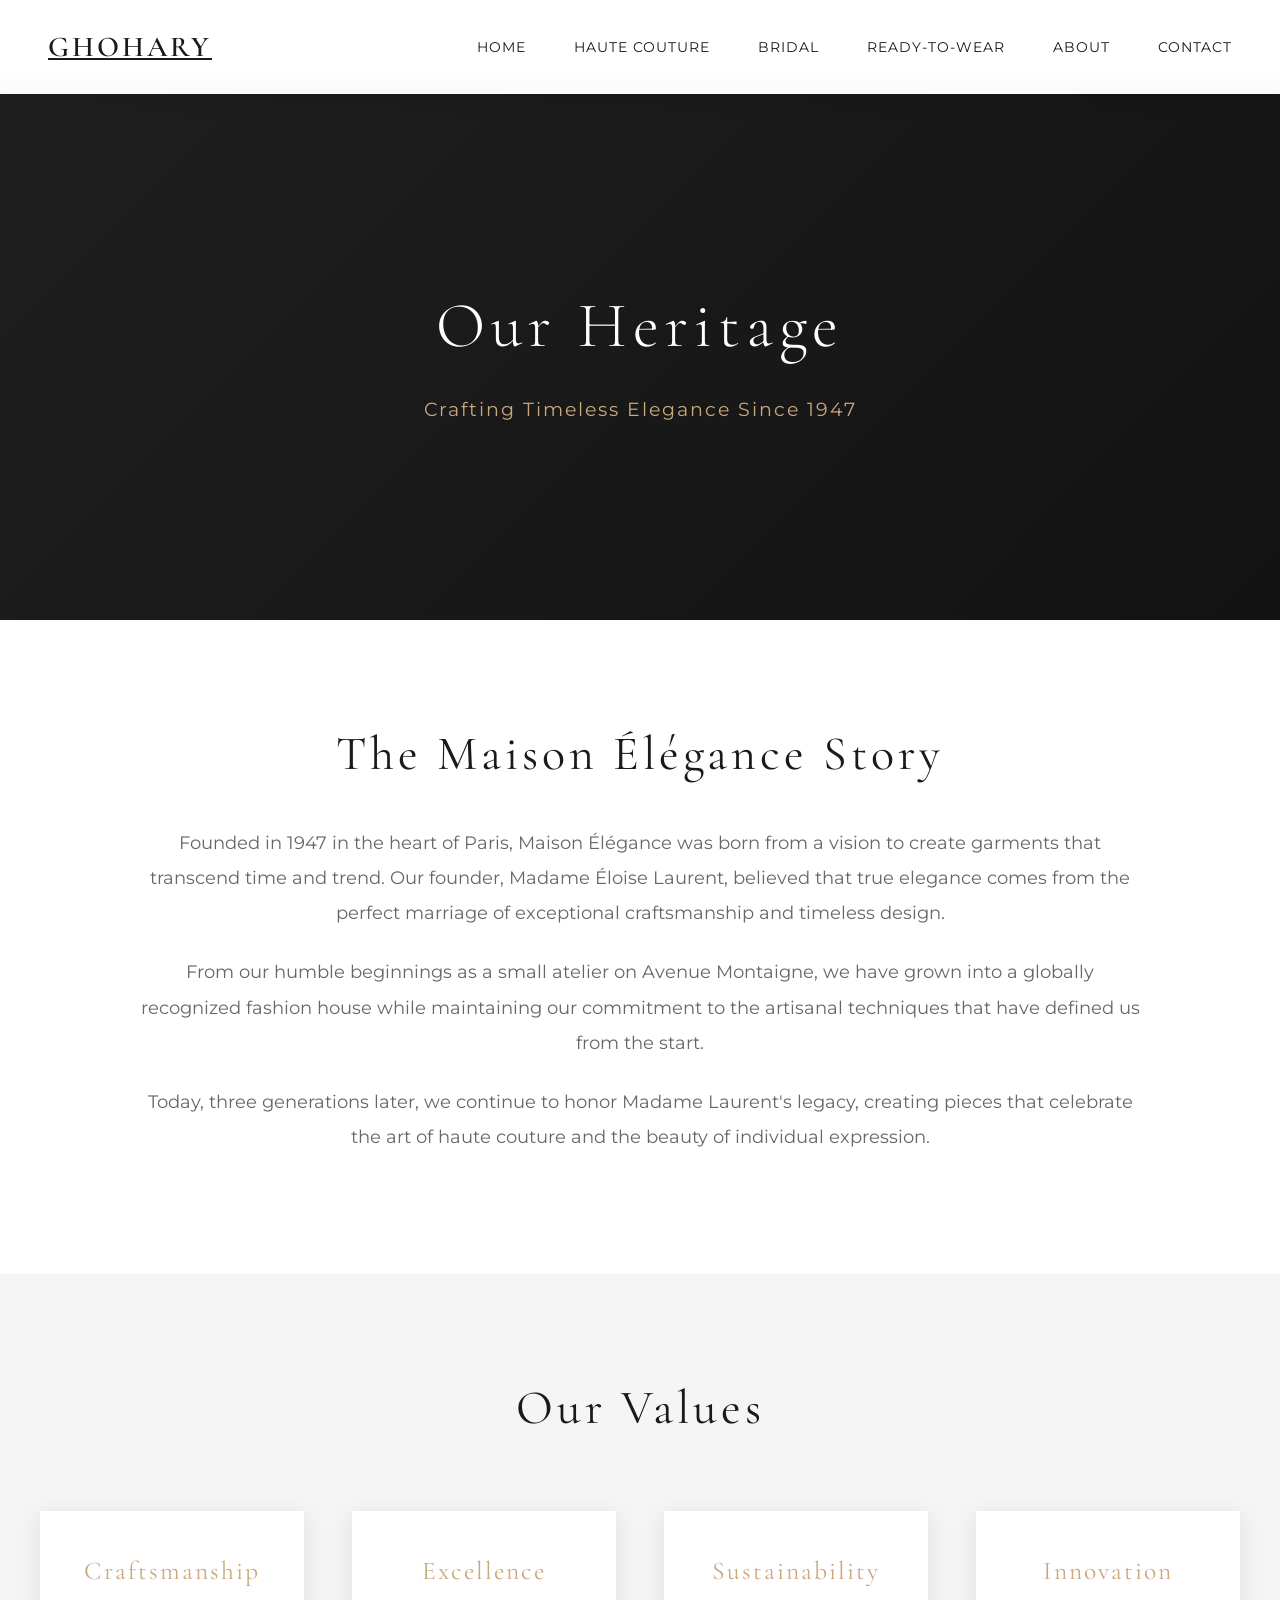
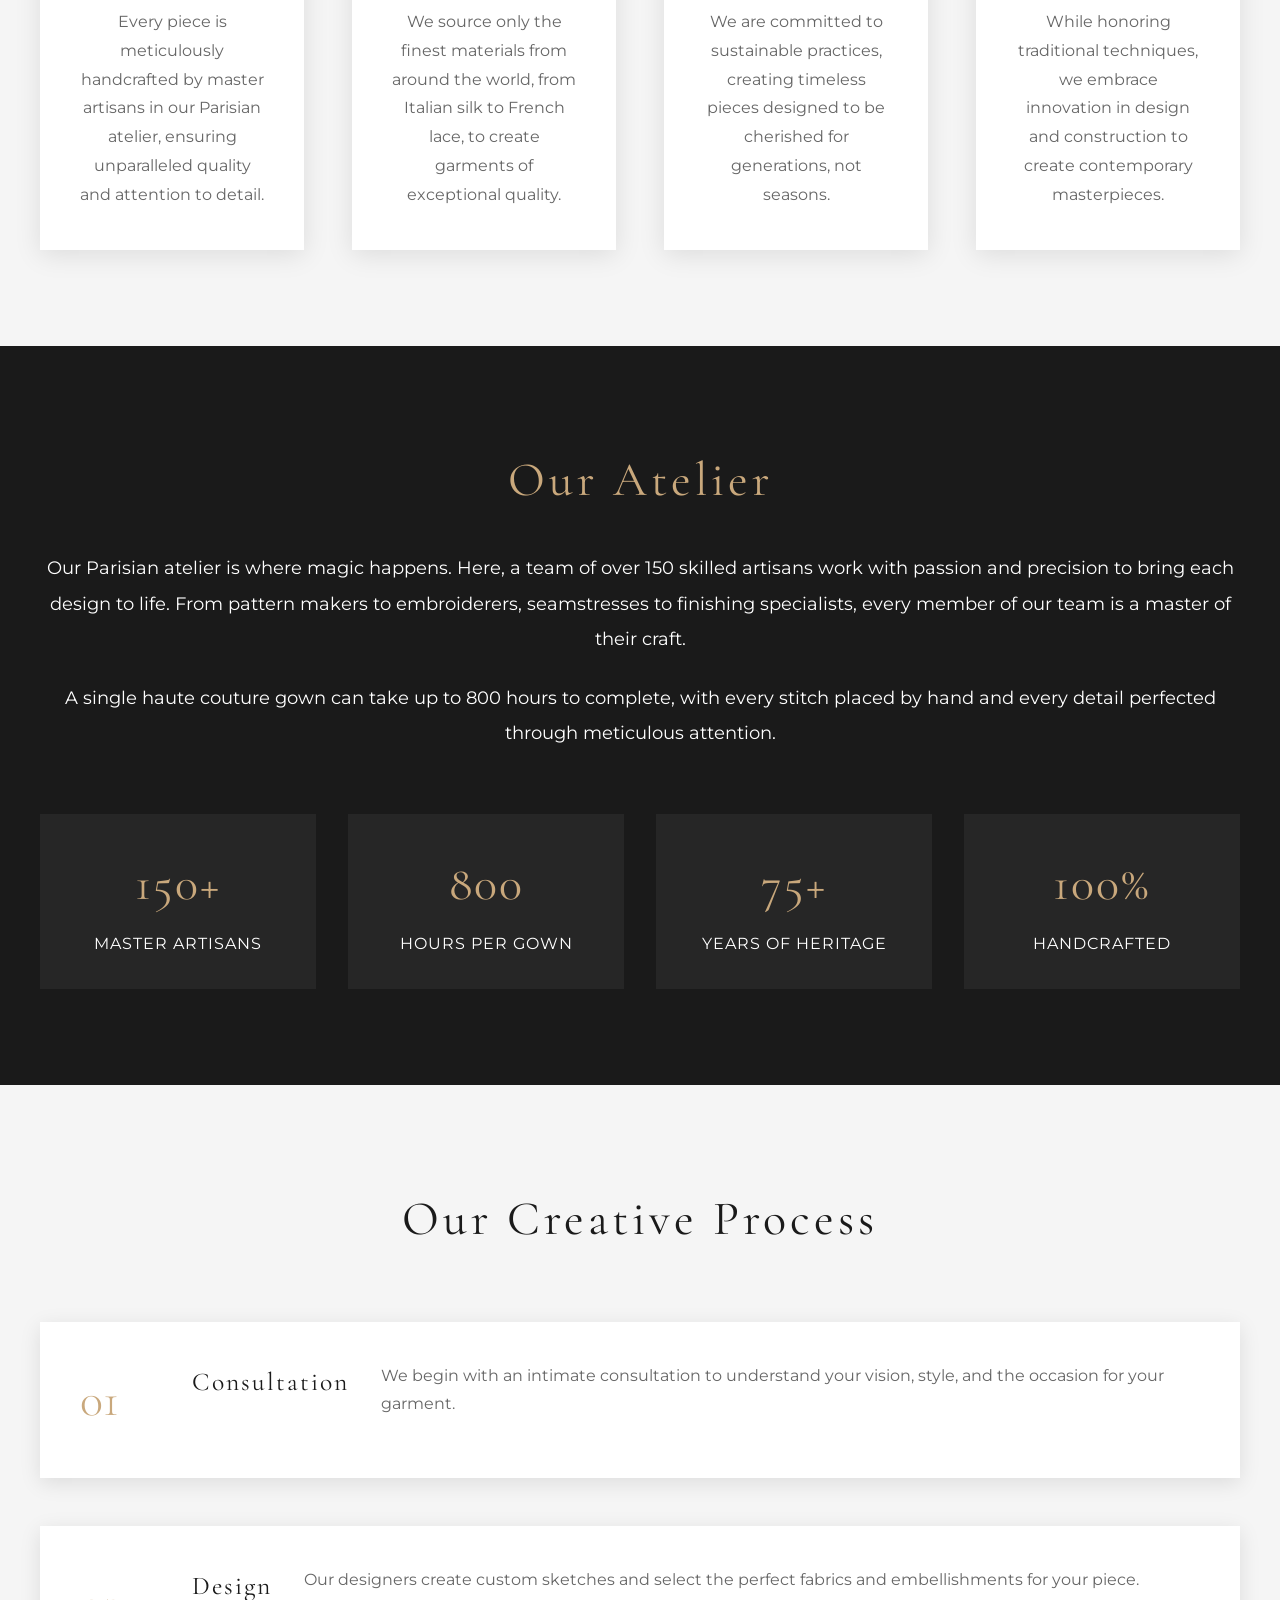
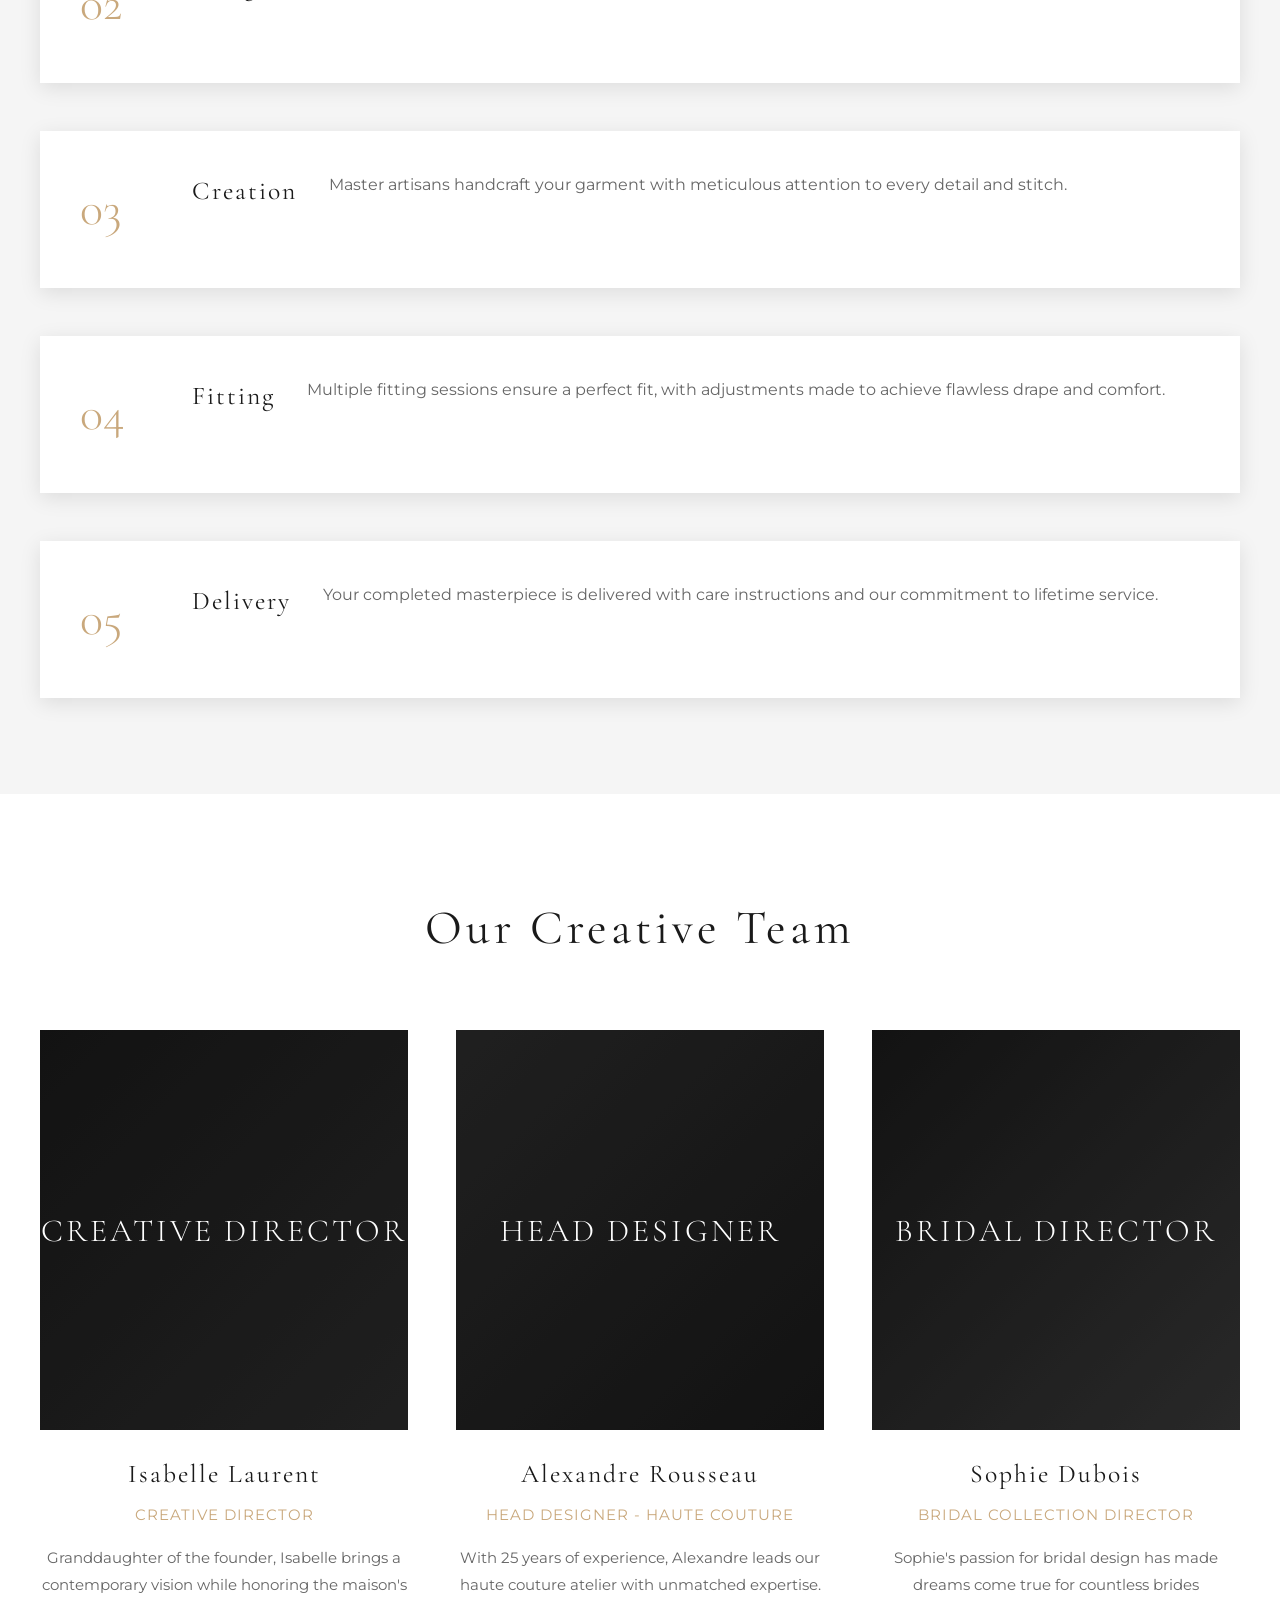
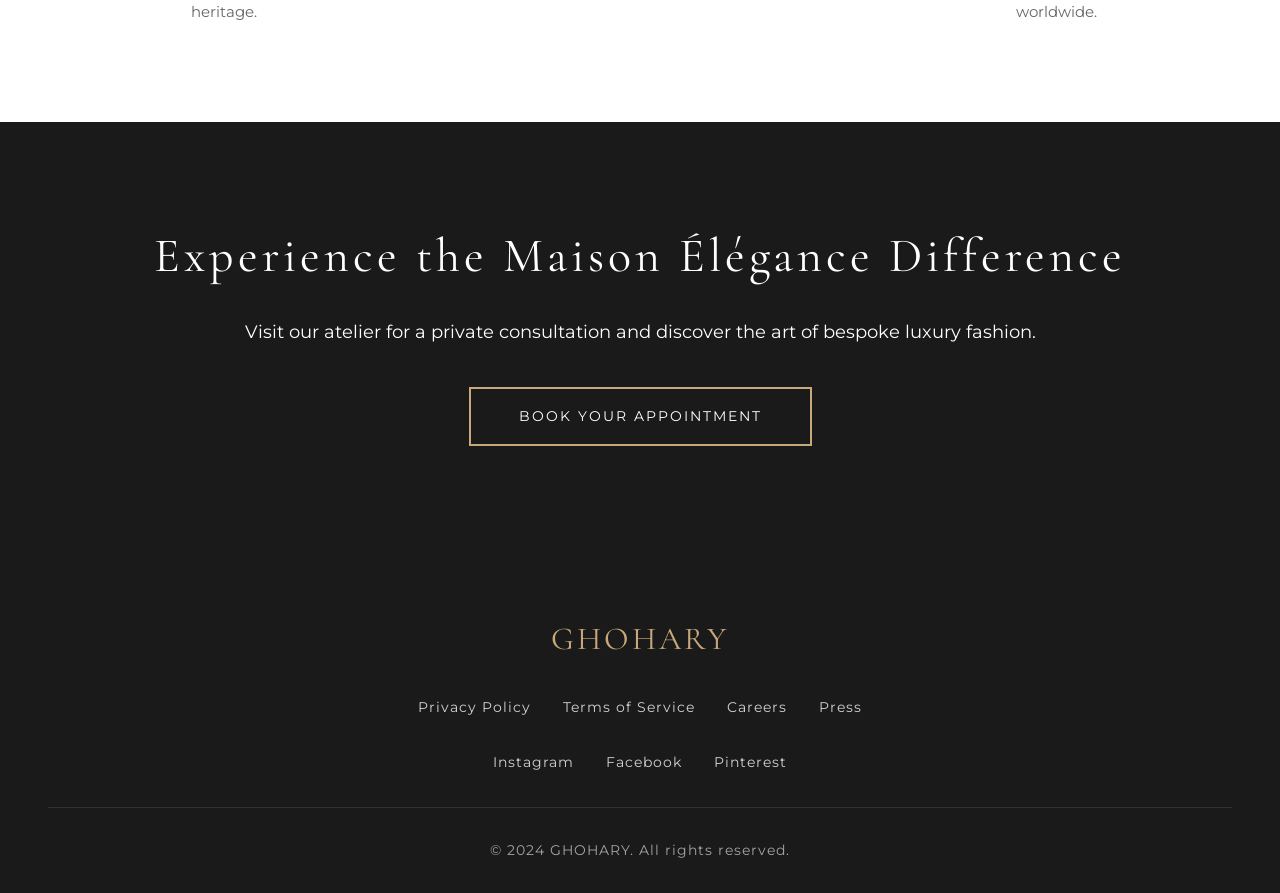
==== commit 1424e5a7: "Implement centralized header and footer system with shared.js Created reusable header and footer com" ====
--- a/about.html
+++ b/about.html
@@ -10,25 +10,8 @@
     <link href="https://fonts.googleapis.com/css2?family=Cormorant+Garamond:wght@300;400;500;600;700&family=Montserrat:wght@200;300;400;500;600&display=swap" rel="stylesheet">
 </head>
 <body>
-    <!-- Navigation -->
-    <nav class="navbar">
-        <div class="nav-container">
-            <a href="index.html" class="logo">MAISON ÉLÉGANCE</a>
-            <ul class="nav-menu" id="navMenu">
-                <li><a href="index.html" class="nav-link">Home</a></li>
-                <li><a href="haute-couture.html" class="nav-link">Haute Couture</a></li>
-                <li><a href="bridal.html" class="nav-link">Bridal</a></li>
-                <li><a href="ready-to-wear.html" class="nav-link">Ready-to-Wear</a></li>
-                <li><a href="about.html" class="nav-link active">About</a></li>
-                <li><a href="contact.html" class="nav-link">Contact</a></li>
-            </ul>
-            <div class="hamburger" id="hamburger">
-                <span></span>
-                <span></span>
-                <span></span>
-            </div>
-        </div>
-    </nav>
+    <!-- Header Placeholder -->
+    <div id="header-placeholder"></div>
 
     <!-- Page Header -->
     <section class="page-header about-header">
@@ -187,25 +170,10 @@
         </div>
     </section>
 
-    <!-- Footer -->
-    <footer class="footer">
-        <div class="footer-content">
-            <div class="footer-logo">MAISON ÉLÉGANCE</div>
-            <div class="footer-links">
-                <a href="privacy.html">Privacy Policy</a>
-                <a href="terms.html">Terms of Service</a>
-                <a href="careers.html">Careers</a>
-                <a href="press.html">Press</a>
-            </div>
-            <div class="footer-social">
-                <a href="#" target="_blank">Instagram</a>
-                <a href="#" target="_blank">Facebook</a>
-                <a href="#" target="_blank">Pinterest</a>
-            </div>
-            <p class="footer-copyright">&copy; 2024 Maison Élégance. All rights reserved.</p>
-        </div>
-    </footer>
+    <!-- Footer Placeholder -->
+    <div id="footer-placeholder"></div>
 
+    <script src="shared.js"></script>
     <script src="script.js"></script>
 </body>
 </html>
